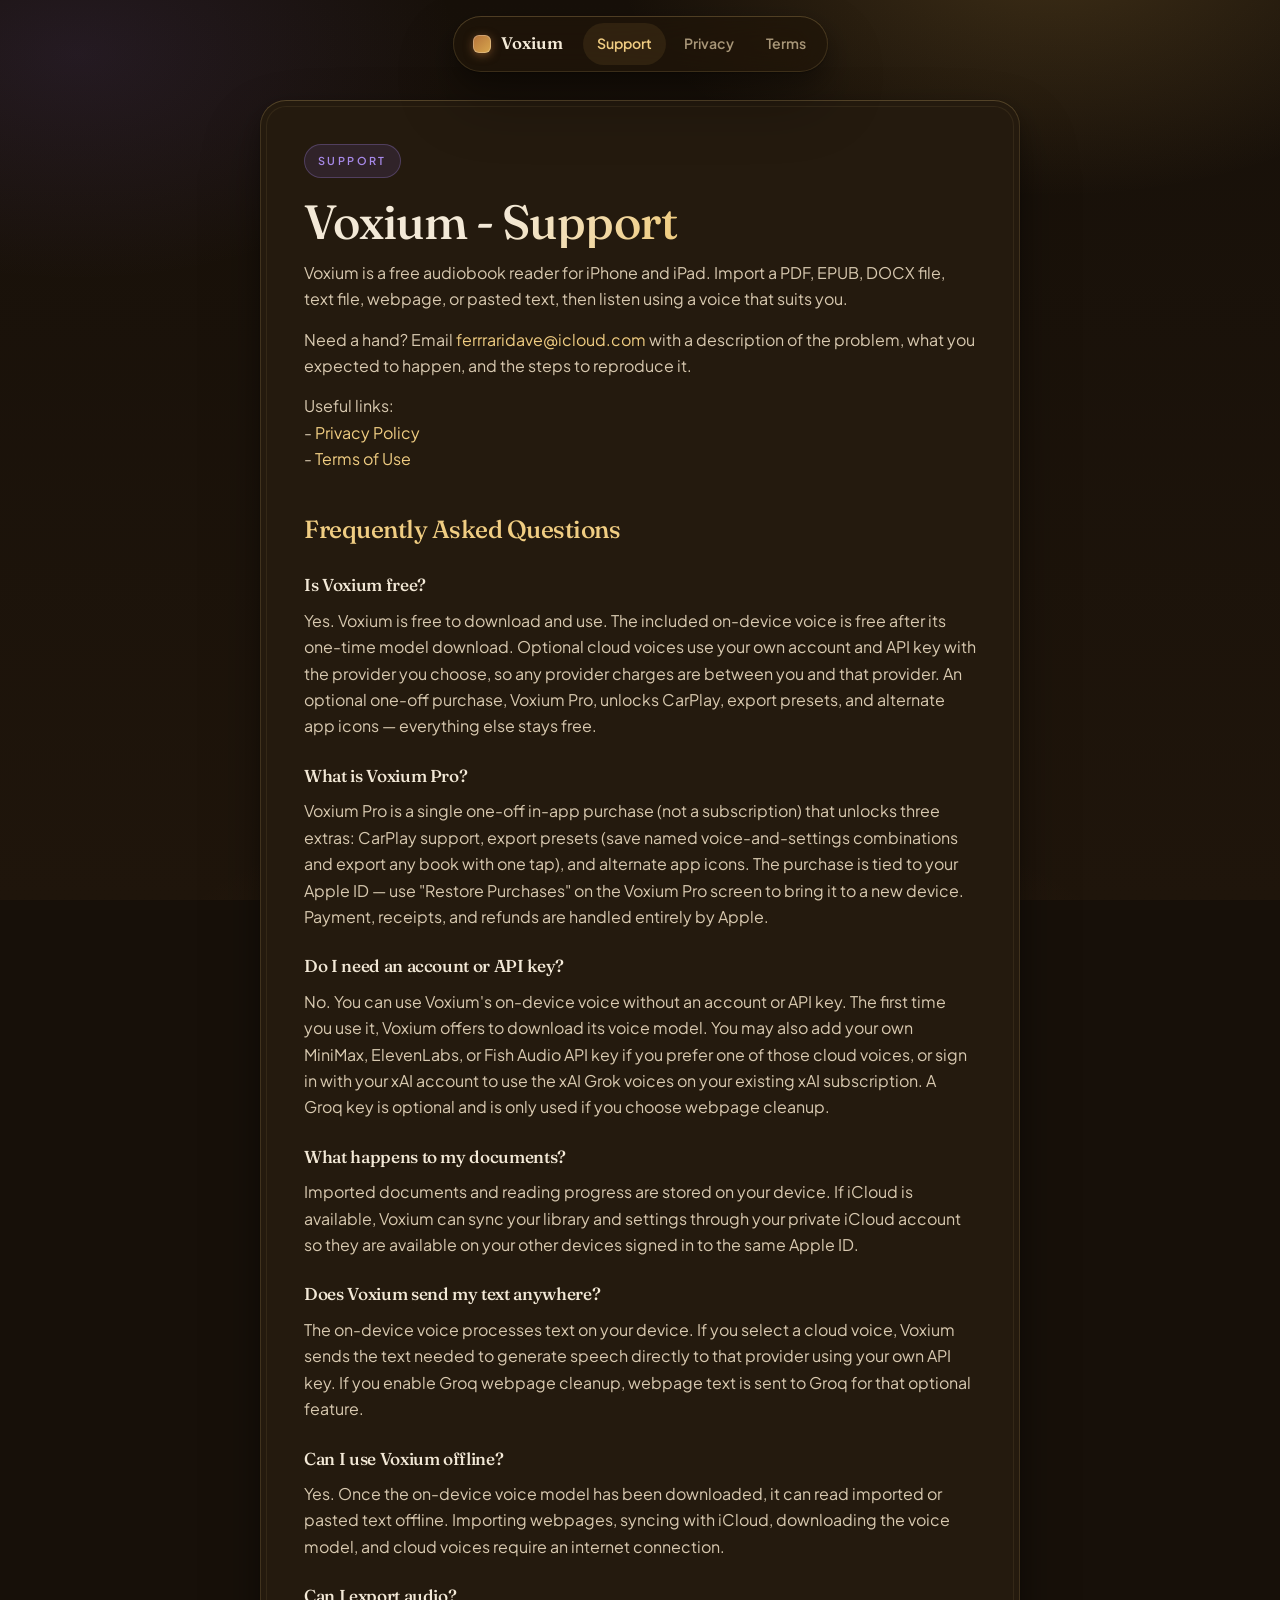
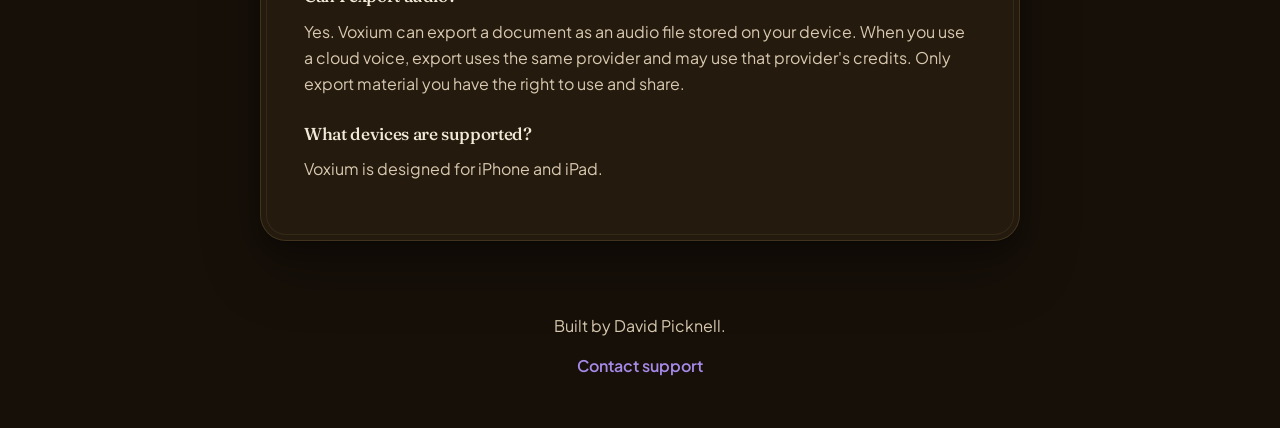
==== index.html @ 166bff77 "Voxium Pro: FAQ entry, privacy in-app-purchase section, terms purchase section; xAI Grok mentions" ====
<!DOCTYPE html>
<html lang="en">
<head>
    <meta charset="UTF-8" />
    <meta name="viewport" content="width=device-width, initial-scale=1.0" />
    <meta name="description" content="Support for Voxium." />
    <title>Voxium — Support</title>
    <link rel="stylesheet" href="styles.css" />
</head>
<body>
<nav class="navbar">
    <div class="navbar-inner">
        <a href="index.html" class="navbar-brand"><span class="brand-dot"></span> Voxium</a>
        <div class="navbar-links">
            <a href="index.html" class="active">Support</a>
            <a href="privacy-policy.html">Privacy</a>
            <a href="terms.html">Terms</a>
        </div>
    </div>
</nav>

<main class="page">
    <span class="eyebrow">Support</span>
    <h1>Voxium - Support</h1>

    <p>
        Voxium is a free audiobook reader for iPhone and iPad. Import a PDF, EPUB, DOCX file, text file,
        webpage, or pasted text, then listen using a voice that suits you.
    </p>

    <p>
        Need a hand? Email <a href="mailto:ferrraridave@icloud.com">ferrraridave@icloud.com</a> with a
        description of the problem, what you expected to happen, and the steps to reproduce it.
    </p>

    <p>
        Useful links:<br>
        - <a href="privacy-policy.html">Privacy Policy</a><br>
        - <a href="terms.html">Terms of Use</a>
    </p>

    <h2>Frequently Asked Questions</h2>

    <h3>Is Voxium free?</h3>
    <p>
        Yes. Voxium is free to download and use. The included on-device voice is free after its one-time
        model download. Optional cloud voices use your own account and API key with the provider you choose,
        so any provider charges are between you and that provider. An optional one-off purchase, Voxium Pro,
        unlocks CarPlay, export presets, and alternate app icons — everything else stays free.
    </p>

    <h3>What is Voxium Pro?</h3>
    <p>
        Voxium Pro is a single one-off in-app purchase (not a subscription) that unlocks three extras:
        CarPlay support, export presets (save named voice-and-settings combinations and export any book
        with one tap), and alternate app icons. The purchase is tied to your Apple&nbsp;ID — use
        "Restore Purchases" on the Voxium Pro screen to bring it to a new device. Payment, receipts, and
        refunds are handled entirely by Apple.
    </p>

    <h3>Do I need an account or API key?</h3>
    <p>
        No. You can use Voxium's on-device voice without an account or API key. The first time you use it,
        Voxium offers to download its voice model. You may also add your own MiniMax, ElevenLabs, or Fish
        Audio API key if you prefer one of those cloud voices, or sign in with your xAI account to use the
        xAI Grok voices on your existing xAI subscription. A Groq key is optional and is only used if you
        choose webpage cleanup.
    </p>

    <h3>What happens to my documents?</h3>
    <p>
        Imported documents and reading progress are stored on your device. If iCloud is available, Voxium can
        sync your library and settings through your private iCloud account so they are available on your other
        devices signed in to the same Apple ID.
    </p>

    <h3>Does Voxium send my text anywhere?</h3>
    <p>
        The on-device voice processes text on your device. If you select a cloud voice, Voxium sends the text
        needed to generate speech directly to that provider using your own API key. If you enable Groq webpage
        cleanup, webpage text is sent to Groq for that optional feature.
    </p>

    <h3>Can I use Voxium offline?</h3>
    <p>
        Yes. Once the on-device voice model has been downloaded, it can read imported or pasted text offline.
        Importing webpages, syncing with iCloud, downloading the voice model, and cloud voices require an
        internet connection.
    </p>

    <h3>Can I export audio?</h3>
    <p>
        Yes. Voxium can export a document as an audio file stored on your device. When you use a cloud voice,
        export uses the same provider and may use that provider's credits. Only export material you have the
        right to use and share.
    </p>

    <h3>What devices are supported?</h3>
    <p>Voxium is designed for iPhone and iPad.</p>
</main>

<footer class="site-footer">
    <p>Built by David Picknell.</p>
    <p><a href="mailto:ferrraridave@icloud.com">Contact support</a></p>
</footer>
</body>
</html>
---- styles.css ----
@import url('https://fonts.googleapis.com/css2?family=Fraunces:opsz,wght@9..144,500;9..144,600&family=Plus+Jakarta+Sans:wght@400;600;700&display=swap');

:root {
    --cream: #f3e9d7;
    --cream-soft: #d8c9b0;
    --muted: #a89678;
    --faint: #7d6f56;
    --bg: #171009;
    --bg-2: #1f150b;
    --panel: #241a0e;
    --gold: #d9a84e;
    --gold-2: #f0cd82;
    --ember: #b4713a;
    --purple: #a789e8;
    --purple-2: #7b5cc9;
    --ring: rgba(240, 205, 130, 0.14);
    --ring-2: rgba(240, 205, 130, 0.08);
    --highlight: inset 0 1px 0 rgba(240, 205, 130, 0.10);
    --shadow-soft:
        0 1px 2px rgba(0, 0, 0, 0.30),
        0 10px 24px rgba(0, 0, 0, 0.28),
        0 30px 60px rgba(0, 0, 0, 0.26);
    --radius: 26px;
    --radius-inner: 20px;
    --ease: cubic-bezier(0.32, 0.72, 0, 1);
}

*, *::before, *::after { box-sizing: border-box; }

html { scroll-behavior: smooth; }

body {
    margin: 0;
    min-height: 100vh;
    font-family: "Plus Jakarta Sans", -apple-system, BlinkMacSystemFont, "Segoe UI", sans-serif;
    color: var(--cream);
    background: var(--bg);
    line-height: 1.65;
    -webkit-font-smoothing: antialiased;
}

body::before {
    content: "";
    position: fixed;
    inset: 0;
    z-index: -2;
    background:
        radial-gradient(55% 45% at 82% -6%, rgba(217, 168, 78, 0.20), transparent 62%),
        radial-gradient(50% 42% at 6% 6%, rgba(123, 92, 201, 0.13), transparent 60%),
        radial-gradient(70% 50% at 50% 118%, rgba(180, 113, 58, 0.16), transparent 62%),
        linear-gradient(180deg, var(--bg), var(--bg-2));
    pointer-events: none;
}

a {
    color: var(--gold-2);
    word-break: break-word;
    text-decoration: none;
    transition: color 0.3s var(--ease);
}
a:hover { color: var(--cream); text-decoration: underline; }

.navbar {
    position: sticky;
    top: 0;
    z-index: 100;
    padding: 16px 16px 0;
    background: transparent;
    pointer-events: none;
}

.navbar-inner {
    width: fit-content;
    max-width: calc(100% - 8px);
    margin: 0 auto;
    height: 56px;
    padding: 0 8px 0 20px;
    display: flex;
    align-items: center;
    gap: 20px;
    border-radius: 999px;
    background: rgba(31, 21, 11, 0.72);
    backdrop-filter: blur(22px) saturate(160%);
    -webkit-backdrop-filter: blur(22px) saturate(160%);
    box-shadow: var(--shadow-soft), inset 0 0 0 1px var(--ring), var(--highlight);
    pointer-events: auto;
}

.navbar-brand {
    display: inline-flex;
    align-items: center;
    gap: 10px;
    color: var(--cream);
    text-decoration: none;
    font-family: "Fraunces", Georgia, serif;
    font-size: 1.05rem;
    font-weight: 600;
    white-space: nowrap;
}
.navbar-brand:hover { text-decoration: none; color: var(--cream); }

.brand-dot {
    width: 18px;
    height: 18px;
    border-radius: 6px;
    background: linear-gradient(135deg, var(--ember), var(--gold));
    box-shadow: inset 0 0 0 1px rgba(255, 255, 255, 0.25), 0 2px 10px rgba(180, 113, 58, 0.55);
}

.navbar-links {
    display: flex;
    align-items: center;
    gap: 4px;
}

.navbar-links a {
    color: var(--muted);
    text-decoration: none;
    font-size: 0.88rem;
    font-weight: 600;
    padding: 9px 14px;
    border-radius: 999px;
    white-space: nowrap;
    transition: color 0.4s var(--ease), background 0.4s var(--ease);
}
.navbar-links a:hover,
.navbar-links a.active {
    color: var(--gold-2);
    background: rgba(217, 168, 78, 0.10);
    text-decoration: none;
}

.page {
    width: min(760px, calc(100% - 32px));
    margin: 28px auto 72px;
    padding: clamp(28px, 5vw, 44px);
    position: relative;
    background: var(--panel);
    border-radius: var(--radius);
    box-shadow: var(--shadow-soft), inset 0 0 0 1px var(--ring), var(--highlight);
}

.page::before {
    content: "";
    position: absolute;
    inset: 6px;
    border-radius: var(--radius-inner);
    box-shadow: inset 0 0 0 1px var(--ring-2);
    pointer-events: none;
}

.eyebrow {
    display: inline-flex;
    margin-bottom: 18px;
    padding: 8px 14px;
    border-radius: 999px;
    font-size: 0.68rem;
    font-weight: 600;
    text-transform: uppercase;
    letter-spacing: 0.22em;
    color: var(--purple);
    background: rgba(123, 92, 201, 0.14);
    box-shadow: inset 0 0 0 1px rgba(167, 137, 232, 0.28);
}

h1, h2, h3 {
    font-family: "Fraunces", Georgia, serif;
    font-weight: 500;
    letter-spacing: -0.02em;
    color: var(--cream);
}

h1 {
    margin: 0 0 12px;
    font-size: clamp(2rem, 5vw, 3rem);
    line-height: 1.08;
    background: linear-gradient(115deg, var(--cream) 30%, var(--gold-2) 55%, var(--cream) 75%);
    -webkit-background-clip: text;
    background-clip: text;
    -webkit-text-fill-color: transparent;
}

h2 {
    margin: 36px 0 12px;
    font-size: clamp(1.25rem, 2.6vw, 1.55rem);
    color: var(--gold-2);
}

h3 {
    margin: 22px 0 8px;
    font-size: 1.08rem;
    color: var(--cream);
}

p, li {
    color: var(--cream-soft);
    font-size: 1rem;
}

p { margin: 0 0 14px; }

.meta {
    color: var(--muted);
    font-size: 0.95rem;
    margin-bottom: 22px;
}

.links {
    margin: 18px 0 8px;
    color: var(--muted);
}

.links a { font-weight: 600; }

ul {
    margin: 0 0 16px;
    padding-left: 1.2em;
}

li { margin: 8px 0; }
li::marker { color: var(--gold); }

.note {
    margin: 18px 0 22px;
    padding: 16px 18px;
    border-radius: 16px;
    color: var(--cream-soft);
    background: rgba(123, 92, 201, 0.10);
    box-shadow: inset 0 0 0 1px rgba(167, 137, 232, 0.22);
    border-left: 3px solid var(--purple);
}
.note strong { color: var(--cream); }

.faq {
    margin-top: 8px;
    padding-top: 8px;
}

.faq h3 {
    margin-top: 26px;
    padding-top: 4px;
}

.site-footer {
    width: min(760px, calc(100% - 32px));
    margin: 0 auto 48px;
    color: var(--faint);
    font-size: 0.9rem;
    text-align: center;
}

.site-footer a {
    color: var(--purple);
    font-weight: 600;
}

@media (max-width: 640px) {
    .navbar-inner {
        width: 100%;
        justify-content: space-between;
        padding-right: 12px;
        gap: 8px;
    }
    .navbar-links a { padding: 8px 10px; font-size: 0.82rem; }
    .page { margin-top: 20px; }
}
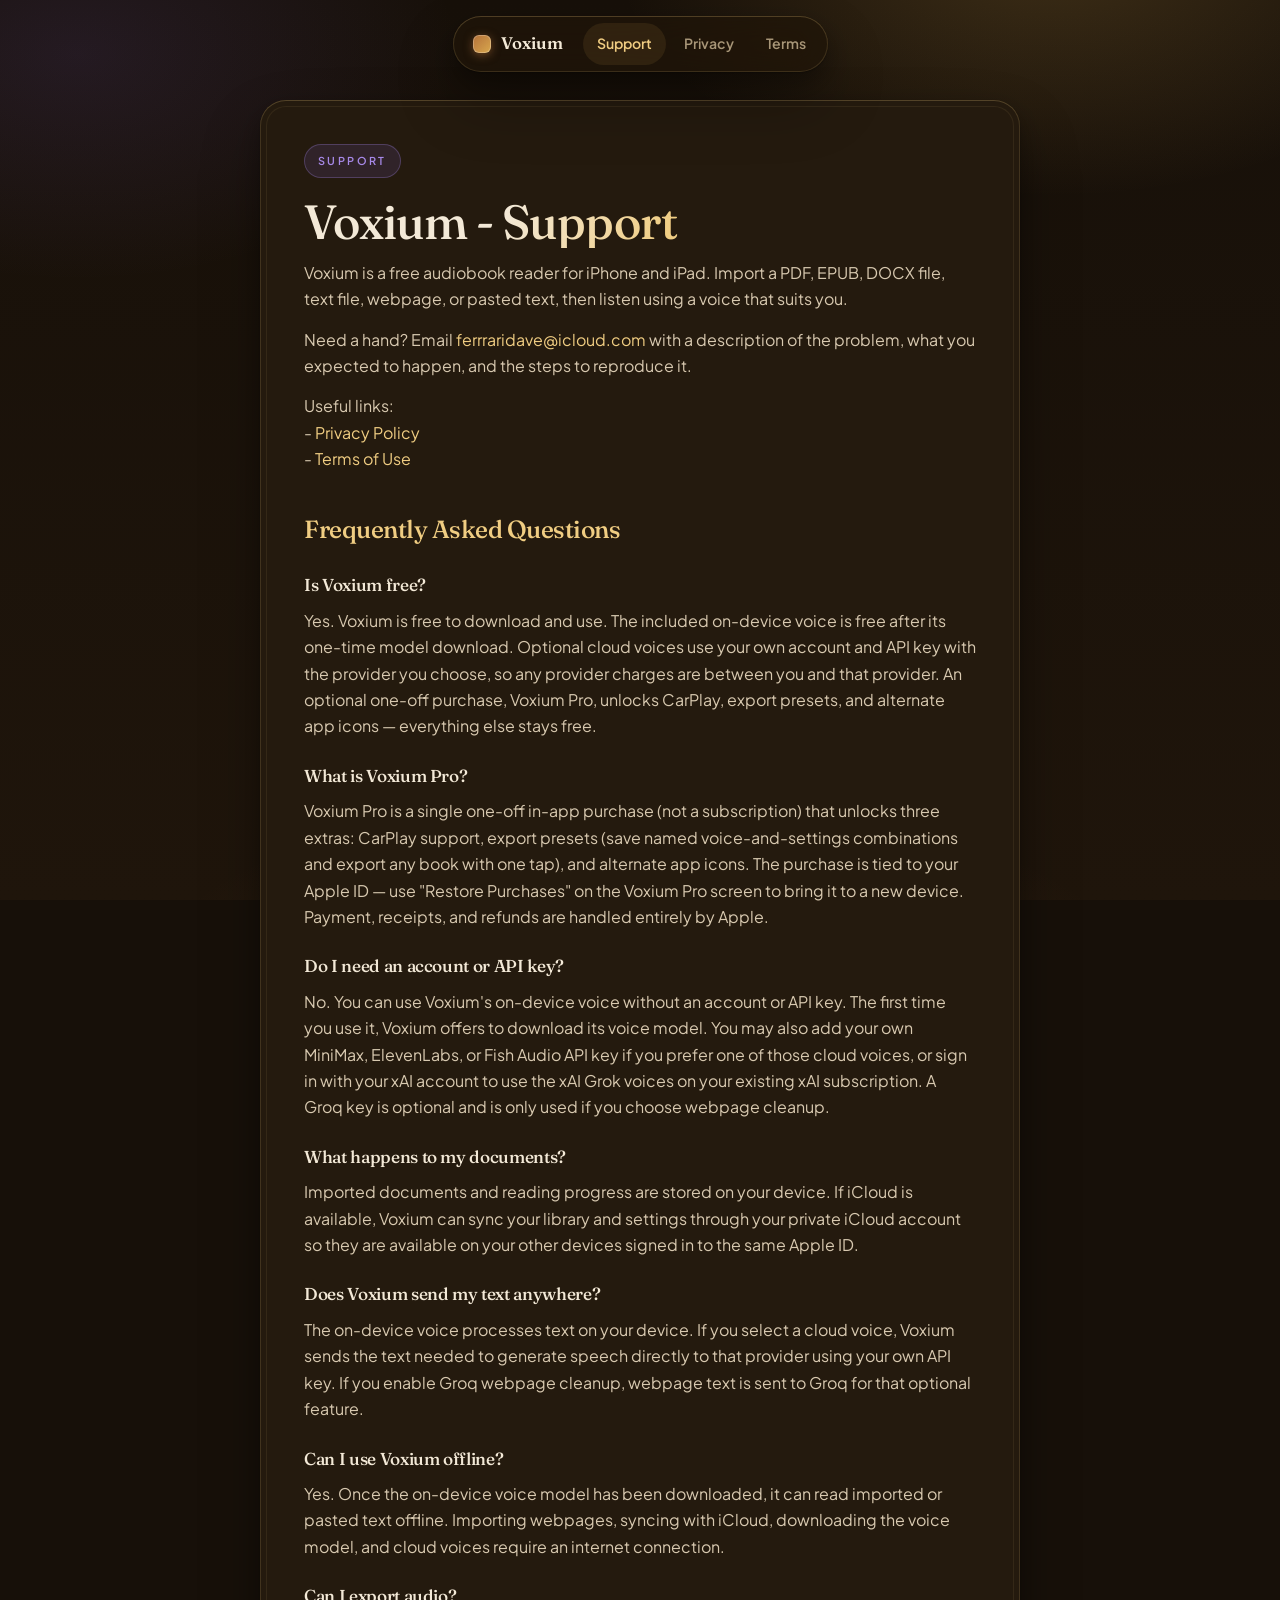
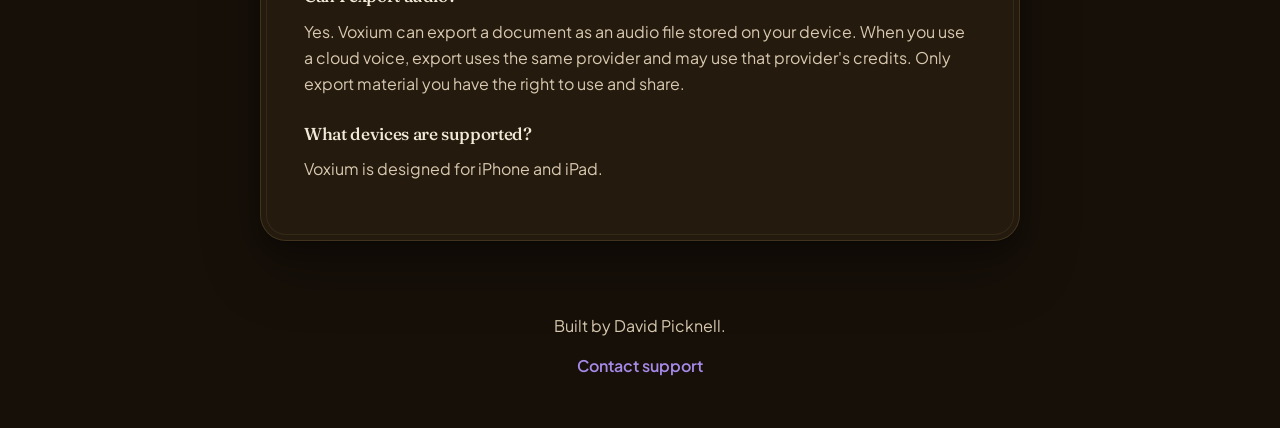
==== commit 964c51b1: "Fix nav pill missing on first paint (sticky+backdrop-filter composite bug) + pin fresh opens to top" ====
--- a/index.html
+++ b/index.html
@@ -103,5 +103,10 @@
     <p>Built by David Picknell.</p>
     <p><a href="mailto:ferrraridave@icloud.com">Contact support</a></p>
 </footer>
+<script>
+  // iOS Chrome can open external links pre-scrolled by its toolbar height,
+  // hiding the nav pill until a touch. Fresh opens pin to the top.
+  addEventListener('pageshow', function (e) { if (!e.persisted) scrollTo(0, 0); });
+</script>
 </body>
 </html>
--- a/styles.css
+++ b/styles.css
@@ -84,6 +84,12 @@
     -webkit-backdrop-filter: blur(22px) saturate(160%);
     box-shadow: var(--shadow-soft), inset 0 0 0 1px var(--ring), var(--highlight);
     pointer-events: auto;
+    /* WebKit fails to composite sticky+backdrop-filter on first paint —
+       the pill was invisible until the first touch, then popped in over
+       the content (in-app link opens, Aug 31). Forcing the layer up front
+       makes it paint with the page. */
+    transform: translateZ(0);
+    will-change: transform;
 }
 
 .navbar-brand {
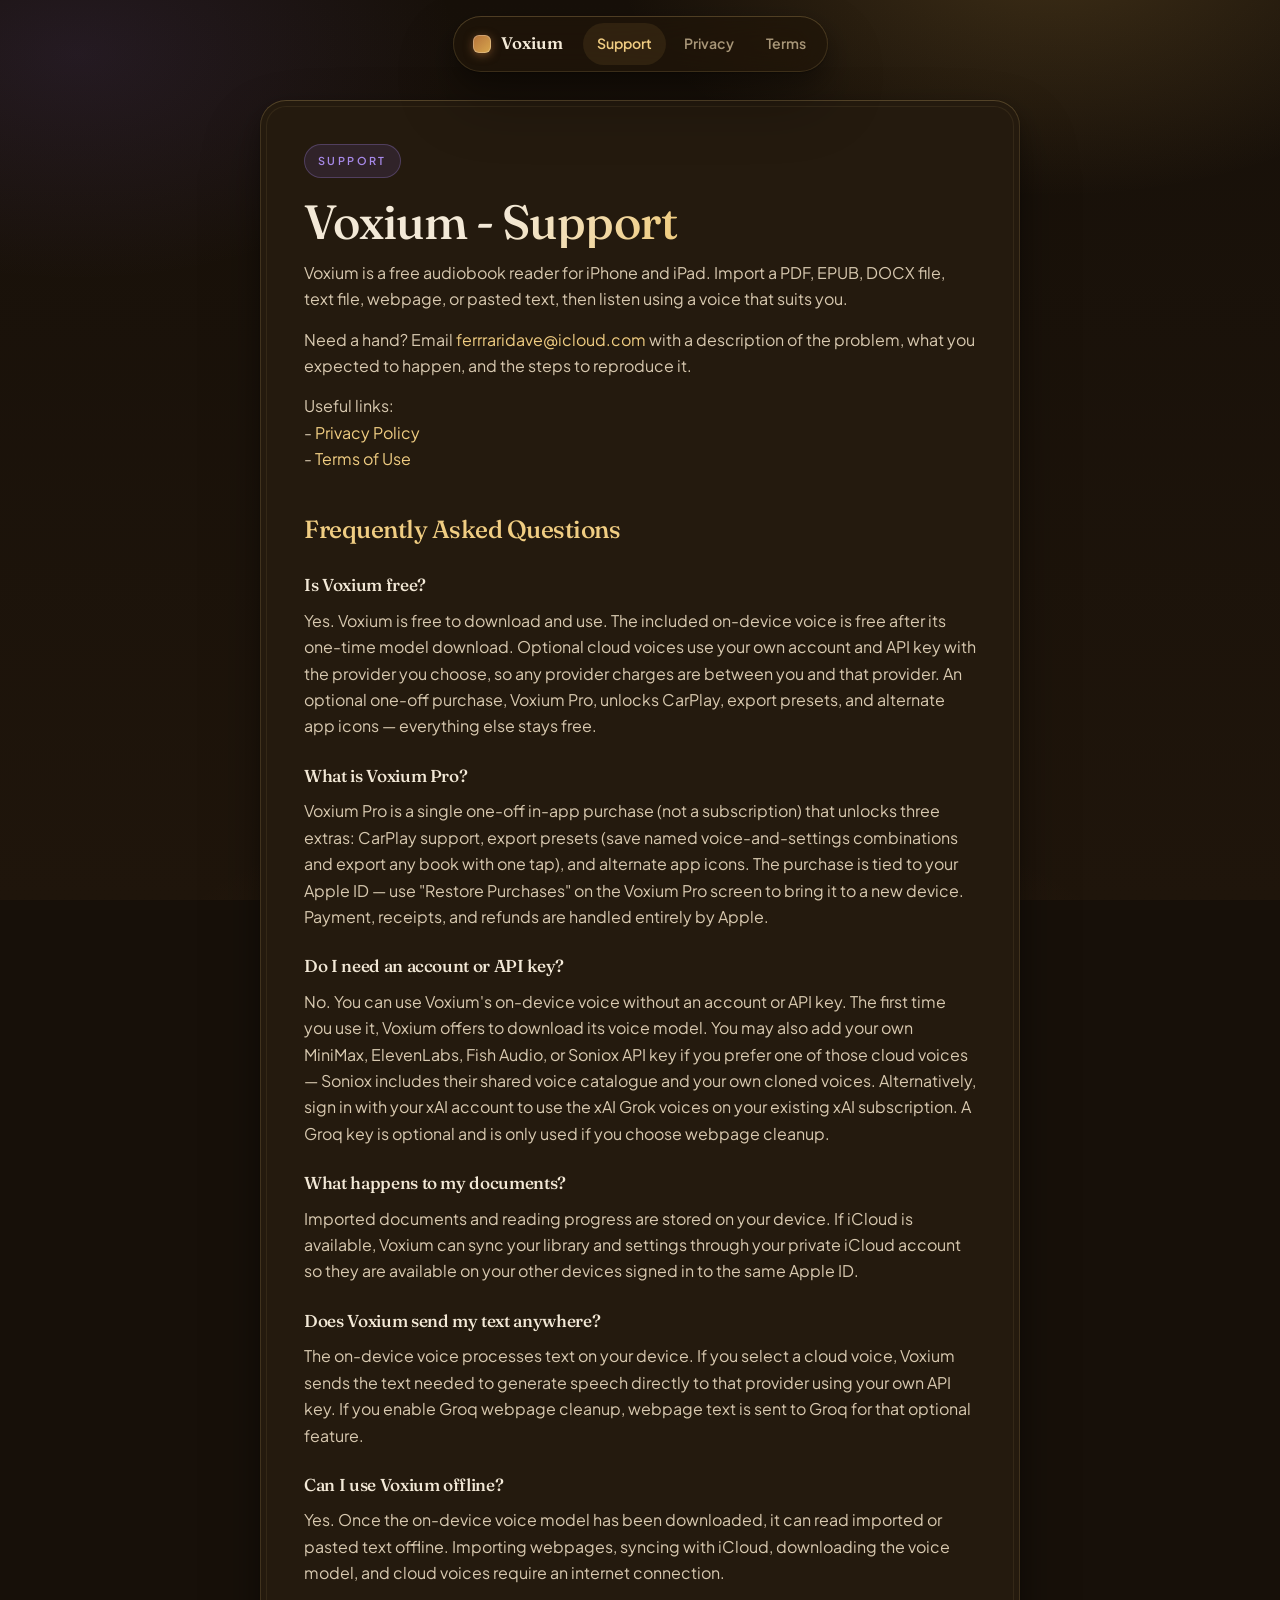
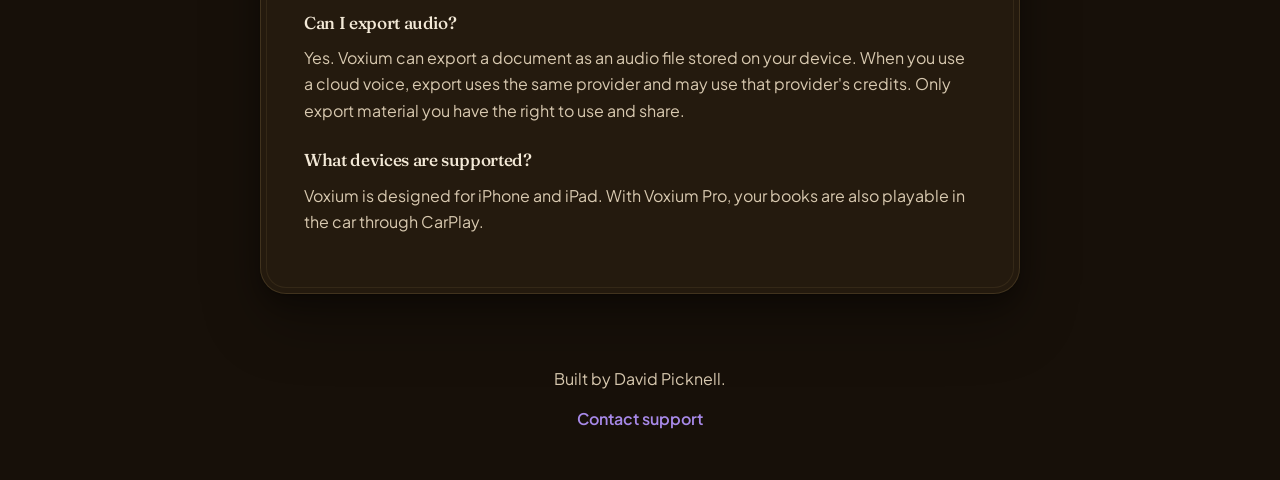
==== commit 11b5bd16: "Update support pages for Soniox, xAI sign-in, and CarPlay Add Soniox (sixth voice engine) to support" ====
--- a/index.html
+++ b/index.html
@@ -5,7 +5,7 @@
     <meta name="viewport" content="width=device-width, initial-scale=1.0" />
     <meta name="description" content="Support for Voxium." />
     <title>Voxium — Support</title>
-    <link rel="stylesheet" href="styles.css" />
+    <link rel="stylesheet" href="styles.css?v=4" />
 </head>
 <body>
 <nav class="navbar">
@@ -61,8 +61,9 @@
     <h3>Do I need an account or API key?</h3>
     <p>
         No. You can use Voxium's on-device voice without an account or API key. The first time you use it,
-        Voxium offers to download its voice model. You may also add your own MiniMax, ElevenLabs, or Fish
-        Audio API key if you prefer one of those cloud voices, or sign in with your xAI account to use the
+        Voxium offers to download its voice model. You may also add your own MiniMax, ElevenLabs, Fish Audio,
+        or Soniox API key if you prefer one of those cloud voices — Soniox includes their shared voice
+        catalogue and your own cloned voices. Alternatively, sign in with your xAI account to use the
         xAI Grok voices on your existing xAI subscription. A Groq key is optional and is only used if you
         choose webpage cleanup.
     </p>
@@ -96,17 +97,15 @@
     </p>
 
     <h3>What devices are supported?</h3>
-    <p>Voxium is designed for iPhone and iPad.</p>
+    <p>
+        Voxium is designed for iPhone and iPad. With Voxium Pro, your books are also playable in the car
+        through CarPlay.
+    </p>
 </main>
 
 <footer class="site-footer">
     <p>Built by David Picknell.</p>
     <p><a href="mailto:ferrraridave@icloud.com">Contact support</a></p>
 </footer>
-<script>
-  // iOS Chrome can open external links pre-scrolled by its toolbar height,
-  // hiding the nav pill until a touch. Fresh opens pin to the top.
-  addEventListener('pageshow', function (e) { if (!e.persisted) scrollTo(0, 0); });
-</script>
 </body>
 </html>
--- a/styles.css
+++ b/styles.css
@@ -270,3 +270,5 @@
     .navbar-links a { padding: 8px 10px; font-size: 0.82rem; }
     .page { margin-top: 20px; }
 }
+
+
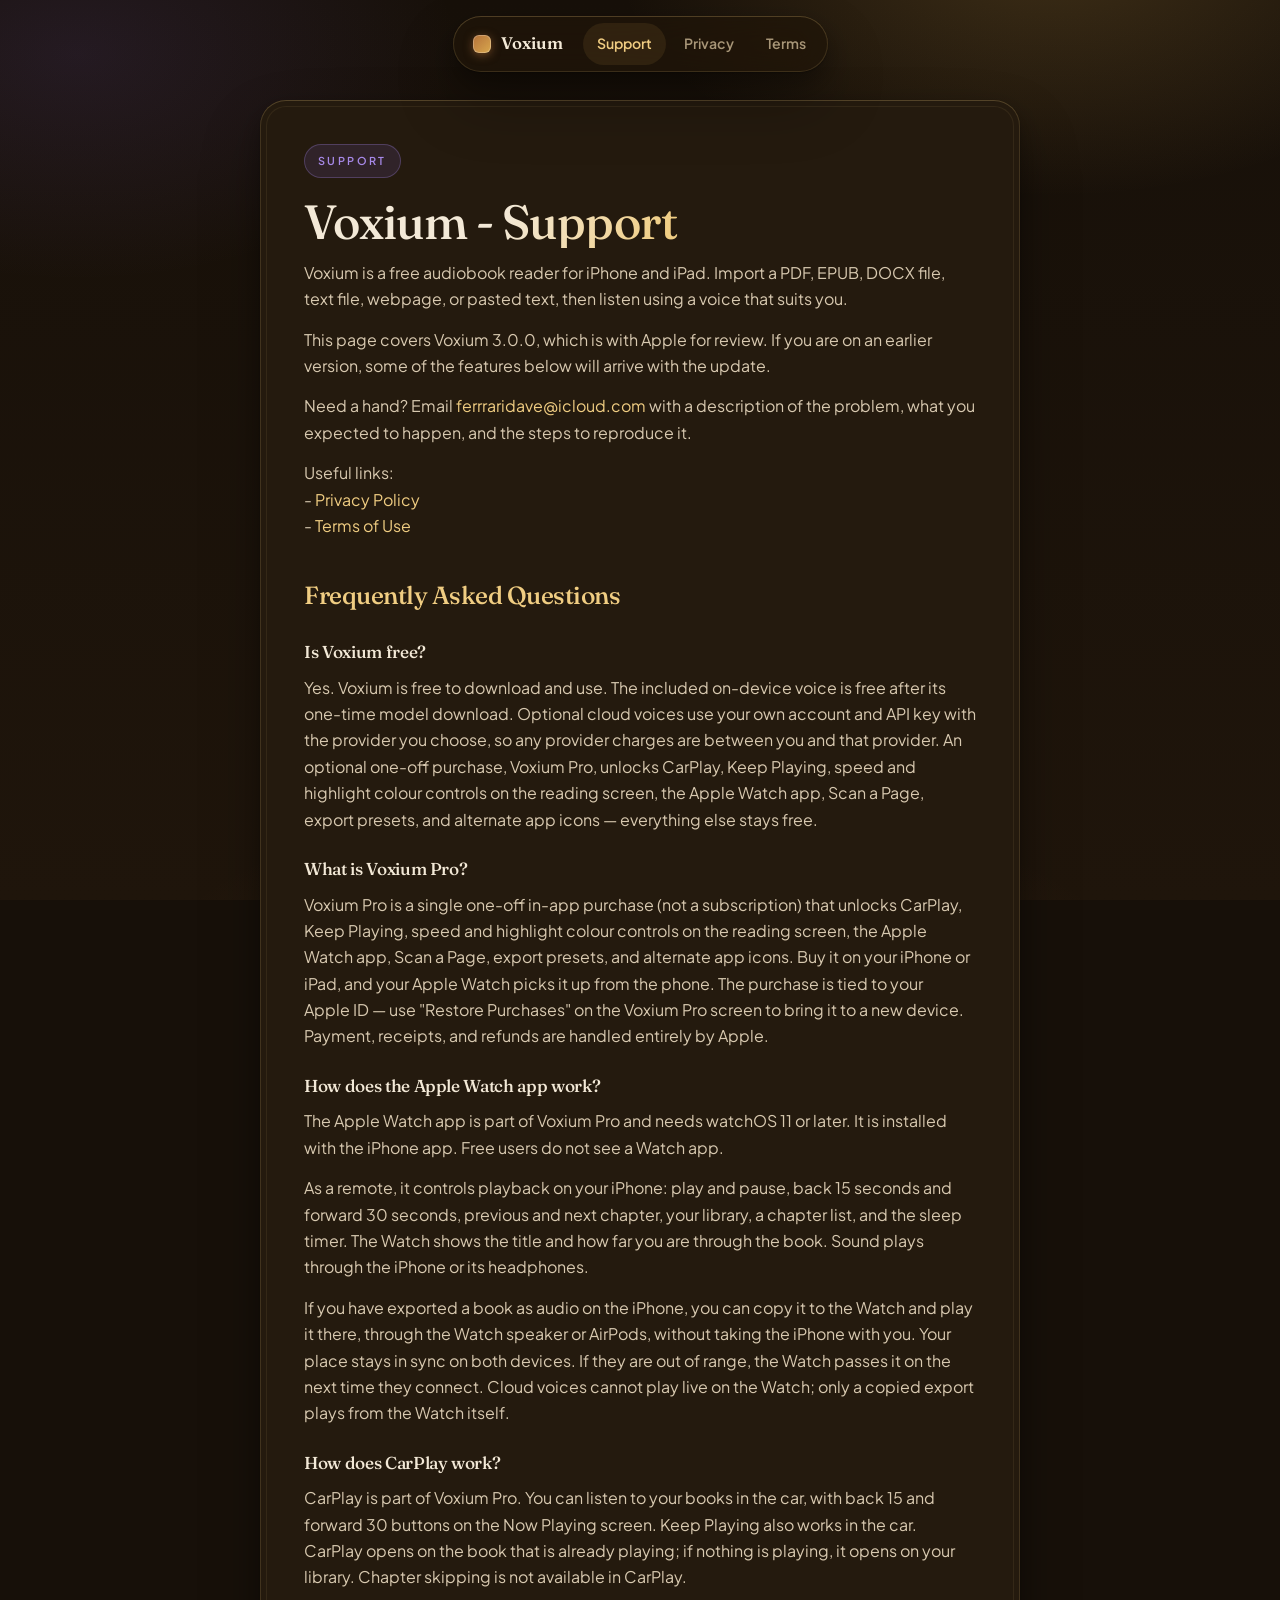
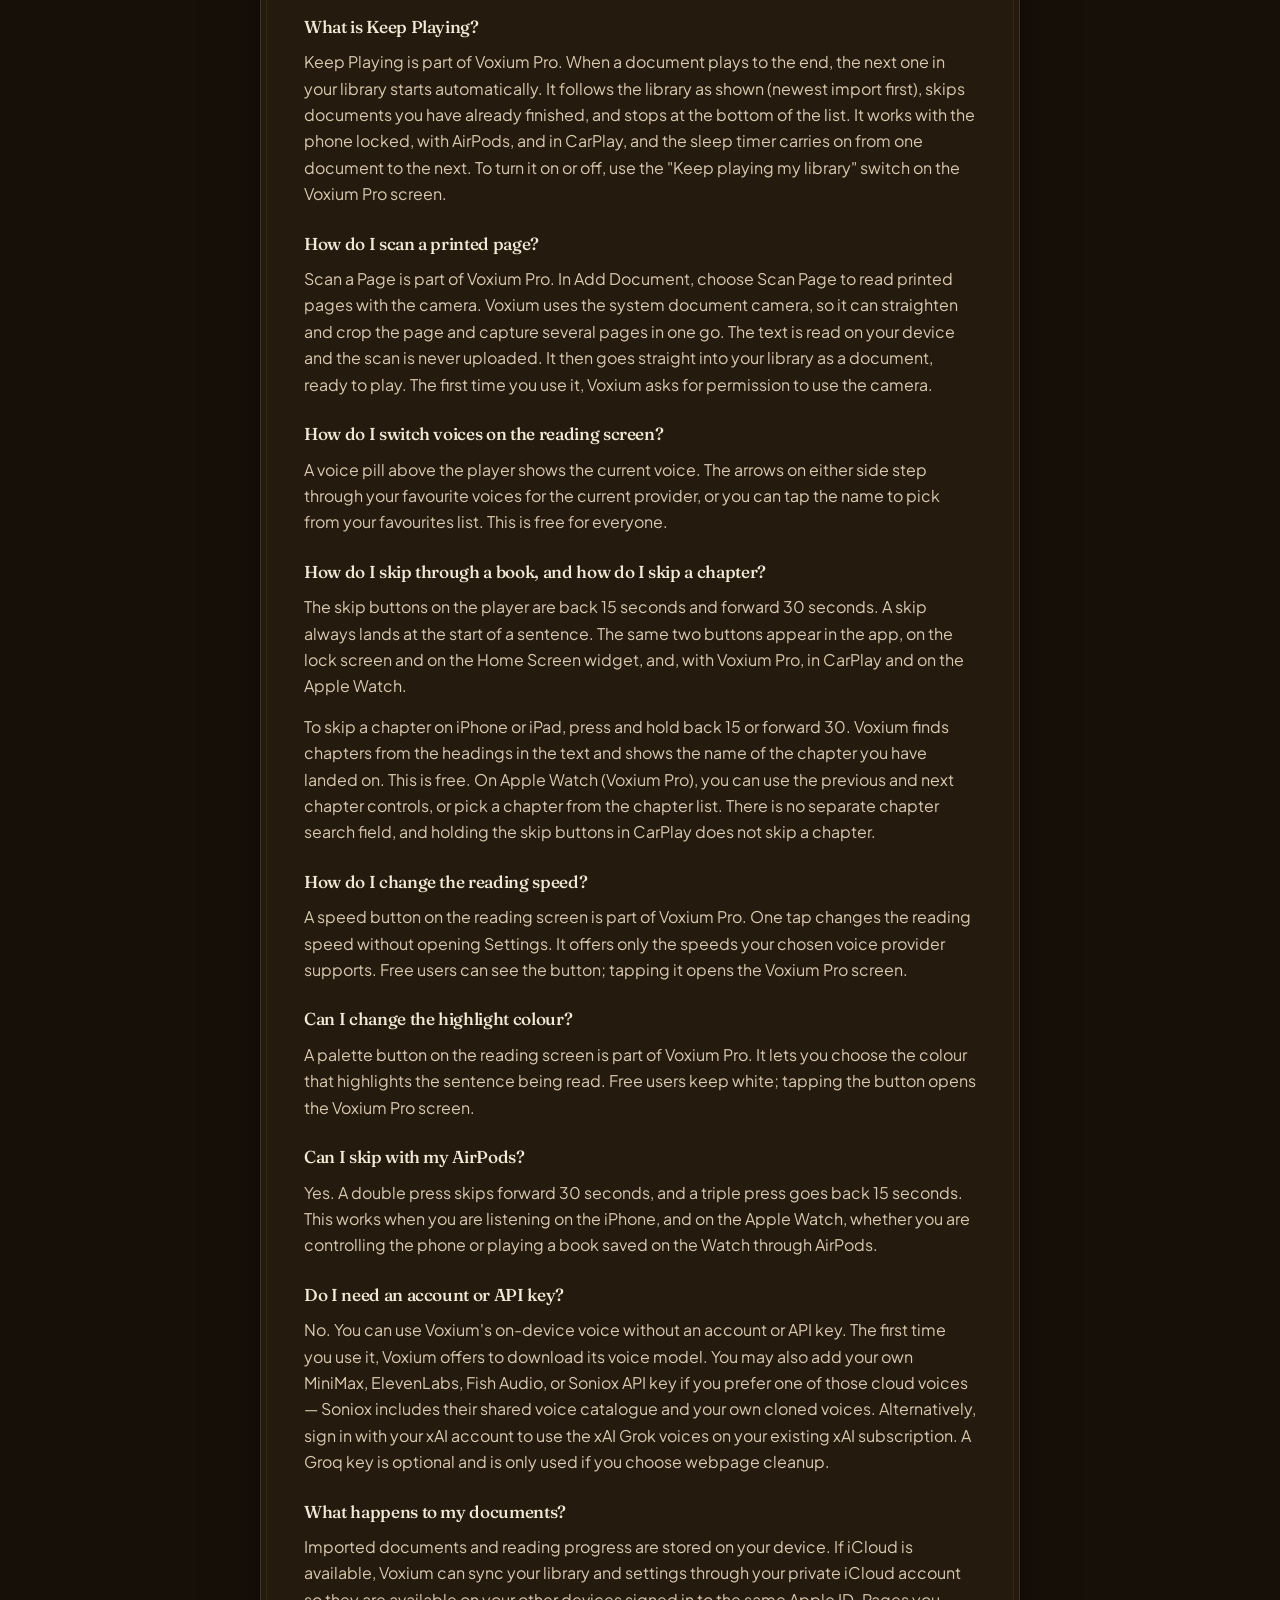
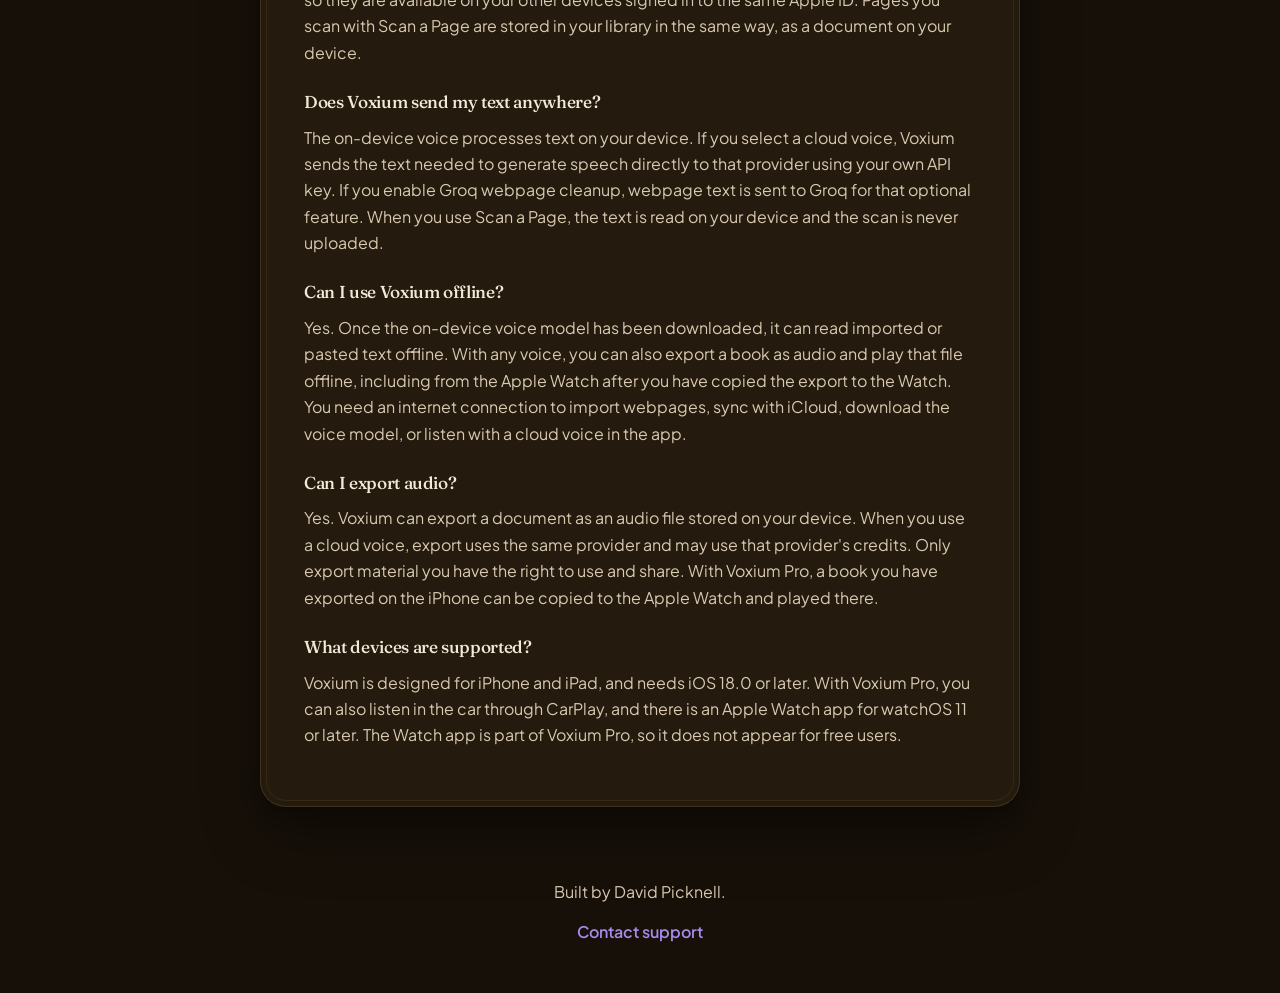
==== commit f8c0d06c: "Update support, privacy and terms for Voxium 3.0.0" ====
--- a/index.html
+++ b/index.html
@@ -29,6 +29,11 @@
     </p>
 
     <p>
+        This page covers Voxium 3.0.0, which is with Apple for review. If you are on an earlier version,
+        some of the features below will arrive with the update.
+    </p>
+
+    <p>
         Need a hand? Email <a href="mailto:ferrraridave@icloud.com">ferrraridave@icloud.com</a> with a
         description of the problem, what you expected to happen, and the steps to reproduce it.
     </p>
@@ -46,16 +51,105 @@
         Yes. Voxium is free to download and use. The included on-device voice is free after its one-time
         model download. Optional cloud voices use your own account and API key with the provider you choose,
         so any provider charges are between you and that provider. An optional one-off purchase, Voxium Pro,
-        unlocks CarPlay, export presets, and alternate app icons — everything else stays free.
+        unlocks CarPlay, Keep Playing, speed and highlight colour controls on the reading screen, the Apple
+        Watch app, Scan a Page, export presets, and alternate app icons — everything else stays free.
     </p>
 
     <h3>What is Voxium Pro?</h3>
     <p>
-        Voxium Pro is a single one-off in-app purchase (not a subscription) that unlocks three extras:
-        CarPlay support, export presets (save named voice-and-settings combinations and export any book
-        with one tap), and alternate app icons. The purchase is tied to your Apple&nbsp;ID — use
+        Voxium Pro is a single one-off in-app purchase (not a subscription) that unlocks CarPlay, Keep
+        Playing, speed and highlight colour controls on the reading screen, the Apple Watch app, Scan a
+        Page, export presets, and alternate app icons. Buy it on your iPhone or iPad, and your Apple Watch
+        picks it up from the phone. The purchase is tied to your Apple&nbsp;ID — use
         "Restore Purchases" on the Voxium Pro screen to bring it to a new device. Payment, receipts, and
         refunds are handled entirely by Apple.
+    </p>
+
+    <h3>How does the Apple Watch app work?</h3>
+    <p>
+        The Apple Watch app is part of Voxium Pro and needs watchOS 11 or later. It is installed with the
+        iPhone app. Free users do not see a Watch app.
+    </p>
+    <p>
+        As a remote, it controls playback on your iPhone: play and pause, back 15 seconds and forward
+        30 seconds, previous and next chapter, your library, a chapter list, and the sleep timer. The Watch
+        shows the title and how far you are through the book. Sound plays through the iPhone or its
+        headphones.
+    </p>
+    <p>
+        If you have exported a book as audio on the iPhone, you can copy it to the Watch and play it there,
+        through the Watch speaker or AirPods, without taking the iPhone with you. Your place stays in
+        sync on both devices. If they are out of range, the Watch passes it on the next time they
+        connect. Cloud voices cannot play live on the Watch; only a copied export plays from the Watch
+        itself.
+    </p>
+
+    <h3>How does CarPlay work?</h3>
+    <p>
+        CarPlay is part of Voxium Pro. You can listen to your books in the car, with back 15 and forward 30
+        buttons on the Now Playing screen. Keep Playing also works in the car. CarPlay opens on the book
+        that is already playing; if nothing is playing, it opens on your library. Chapter skipping is not
+        available in CarPlay.
+    </p>
+
+    <h3>What is Keep Playing?</h3>
+    <p>
+        Keep Playing is part of Voxium Pro. When a document plays to the end, the next one in your library
+        starts automatically. It follows the library as shown (newest import first), skips documents you
+        have already finished, and stops at the bottom of the list. It works with the phone locked, with
+        AirPods, and in CarPlay, and the sleep timer carries on from one document to the next. To turn it
+        on or off, use the "Keep playing my library" switch on the Voxium Pro screen.
+    </p>
+
+    <h3>How do I scan a printed page?</h3>
+    <p>
+        Scan a Page is part of Voxium Pro. In Add Document, choose Scan Page to read printed pages with the
+        camera. Voxium uses the system document camera, so it can straighten and crop the page and capture
+        several pages in one go. The text is read on your device and the scan is never uploaded. It then
+        goes straight into your library as a document, ready to play. The first time you use it, Voxium
+        asks for permission to use the camera.
+    </p>
+
+    <h3>How do I switch voices on the reading screen?</h3>
+    <p>
+        A voice pill above the player shows the current voice. The arrows on either side step through your
+        favourite voices for the current provider, or you can tap the name to pick from your favourites
+        list. This is free for everyone.
+    </p>
+
+    <h3>How do I skip through a book, and how do I skip a chapter?</h3>
+    <p>
+        The skip buttons on the player are back 15 seconds and forward 30 seconds. A skip always lands at
+        the start of a sentence. The same two buttons appear in the app, on the lock screen and on the
+        Home Screen widget, and, with Voxium Pro, in CarPlay and on the Apple Watch.
+    </p>
+    <p>
+        To skip a chapter on iPhone or iPad, press and hold back 15 or forward 30. Voxium finds chapters
+        from the headings in the text and shows the name of the chapter you have landed on. This is free.
+        On Apple Watch (Voxium Pro), you can use the previous and next chapter controls, or pick a chapter
+        from the chapter list. There is no separate chapter search field, and holding the skip buttons in
+        CarPlay does not skip a chapter.
+    </p>
+
+    <h3>How do I change the reading speed?</h3>
+    <p>
+        A speed button on the reading screen is part of Voxium Pro. One tap changes the reading speed
+        without opening Settings. It offers only the speeds your chosen voice provider supports. Free
+        users can see the button; tapping it opens the Voxium Pro screen.
+    </p>
+
+    <h3>Can I change the highlight colour?</h3>
+    <p>
+        A palette button on the reading screen is part of Voxium Pro. It lets you choose the colour that
+        highlights the sentence being read. Free users keep white; tapping the button opens the Voxium Pro
+        screen.
+    </p>
+
+    <h3>Can I skip with my AirPods?</h3>
+    <p>
+        Yes. A double press skips forward 30 seconds, and a triple press goes back 15 seconds. This works
+        when you are listening on the iPhone, and on the Apple Watch, whether you are controlling the phone
+        or playing a book saved on the Watch through AirPods.
     </p>
 
     <h3>Do I need an account or API key?</h3>
@@ -72,34 +166,39 @@
     <p>
         Imported documents and reading progress are stored on your device. If iCloud is available, Voxium can
         sync your library and settings through your private iCloud account so they are available on your other
-        devices signed in to the same Apple ID.
+        devices signed in to the same Apple ID. Pages you scan with Scan a Page are stored in your library in
+        the same way, as a document on your device.
     </p>
 
     <h3>Does Voxium send my text anywhere?</h3>
     <p>
         The on-device voice processes text on your device. If you select a cloud voice, Voxium sends the text
         needed to generate speech directly to that provider using your own API key. If you enable Groq webpage
-        cleanup, webpage text is sent to Groq for that optional feature.
+        cleanup, webpage text is sent to Groq for that optional feature. When you use Scan a Page, the text is
+        read on your device and the scan is never uploaded.
     </p>
 
     <h3>Can I use Voxium offline?</h3>
     <p>
         Yes. Once the on-device voice model has been downloaded, it can read imported or pasted text offline.
-        Importing webpages, syncing with iCloud, downloading the voice model, and cloud voices require an
-        internet connection.
+        With any voice, you can also export a book as audio and play that file offline, including from the
+        Apple Watch after you have copied the export to the Watch. You need an internet connection to import
+        webpages, sync with iCloud, download the voice model, or listen with a cloud voice in the app.
     </p>
 
     <h3>Can I export audio?</h3>
     <p>
         Yes. Voxium can export a document as an audio file stored on your device. When you use a cloud voice,
         export uses the same provider and may use that provider's credits. Only export material you have the
-        right to use and share.
+        right to use and share. With Voxium Pro, a book you have exported on the iPhone can be copied to the
+        Apple Watch and played there.
     </p>
 
     <h3>What devices are supported?</h3>
     <p>
-        Voxium is designed for iPhone and iPad. With Voxium Pro, your books are also playable in the car
-        through CarPlay.
+        Voxium is designed for iPhone and iPad, and needs iOS 18.0 or later. With Voxium Pro, you can also
+        listen in the car through CarPlay, and there is an Apple Watch app for watchOS 11 or later. The Watch
+        app is part of Voxium Pro, so it does not appear for free users.
     </p>
 </main>
 
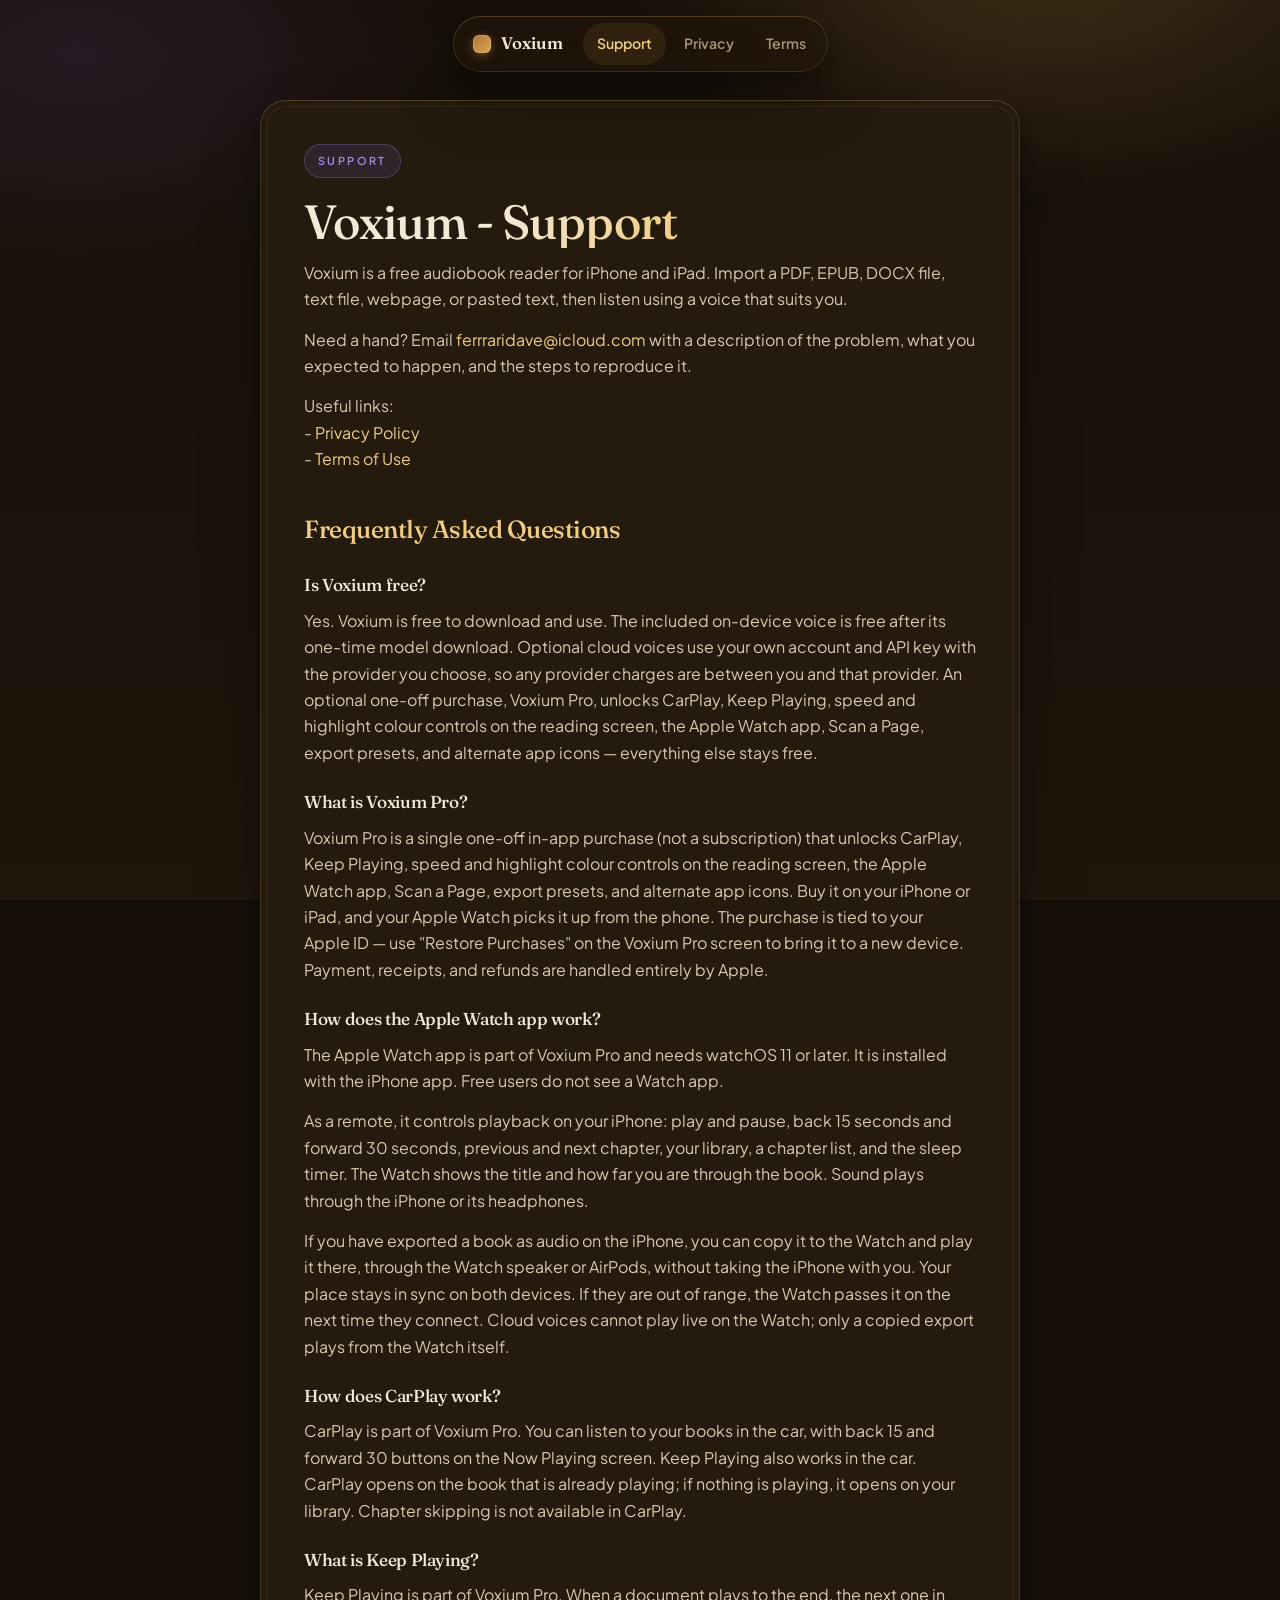
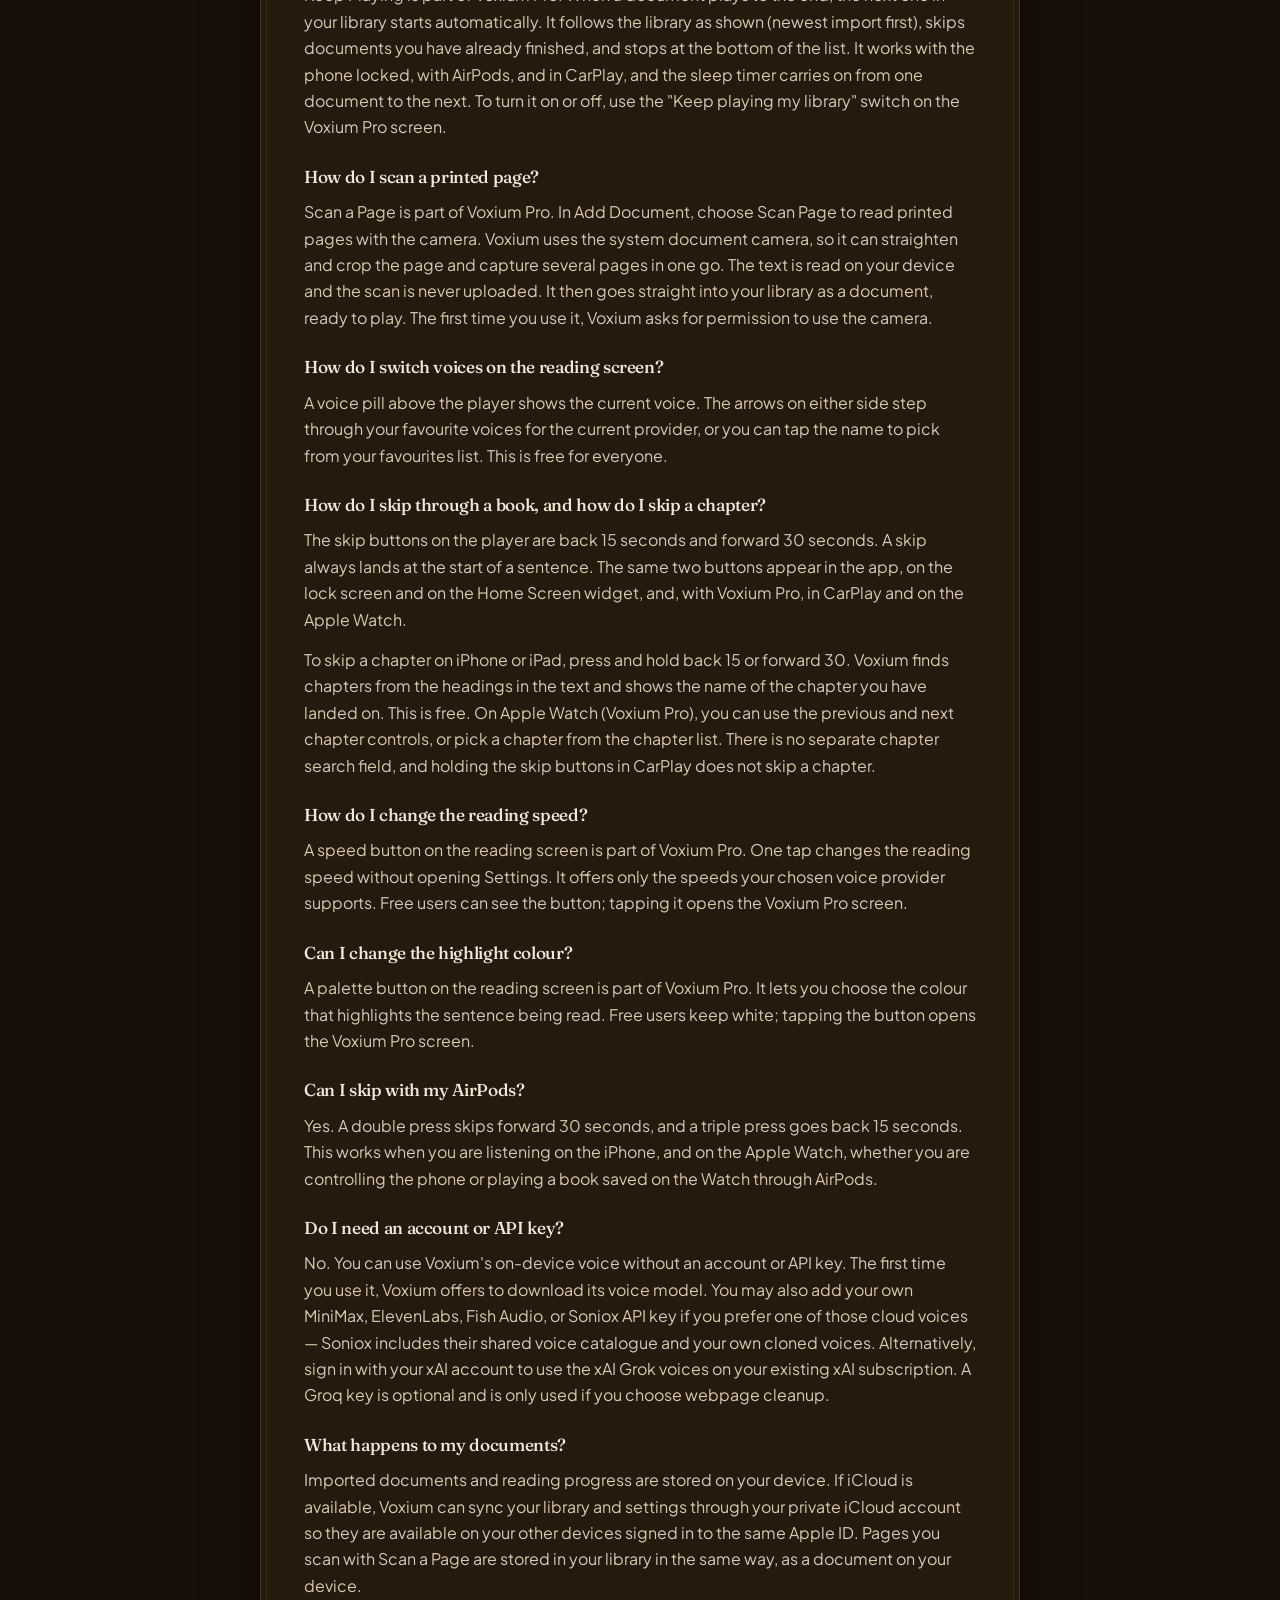
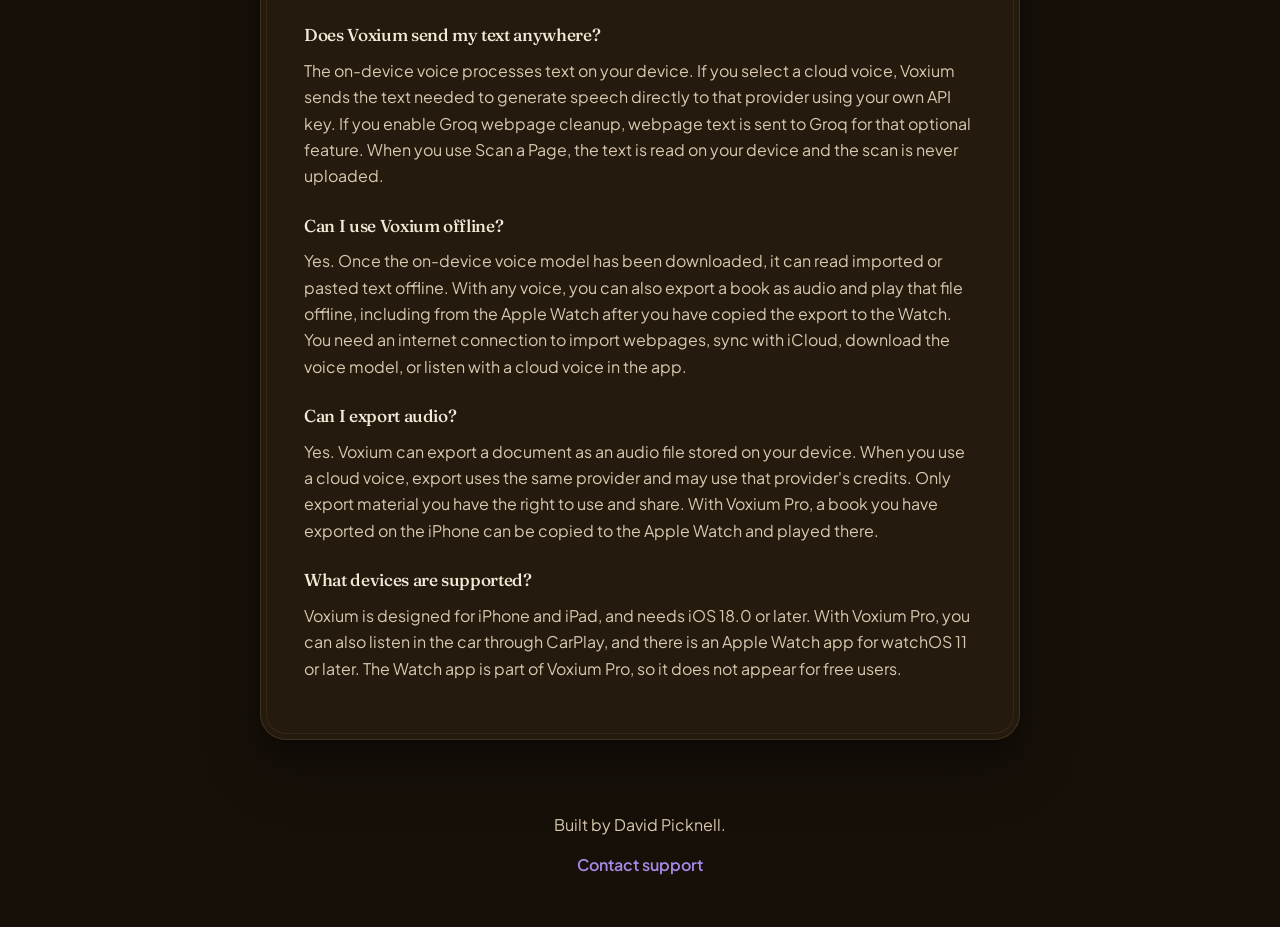
==== commit 9abdc34a: "Remove App Review note from the Voxium support page" ====
--- a/index.html
+++ b/index.html
@@ -29,11 +29,6 @@
     </p>
 
     <p>
-        This page covers Voxium 3.0.0, which is with Apple for review. If you are on an earlier version,
-        some of the features below will arrive with the update.
-    </p>
-
-    <p>
         Need a hand? Email <a href="mailto:ferrraridave@icloud.com">ferrraridave@icloud.com</a> with a
         description of the problem, what you expected to happen, and the steps to reproduce it.
     </p>
